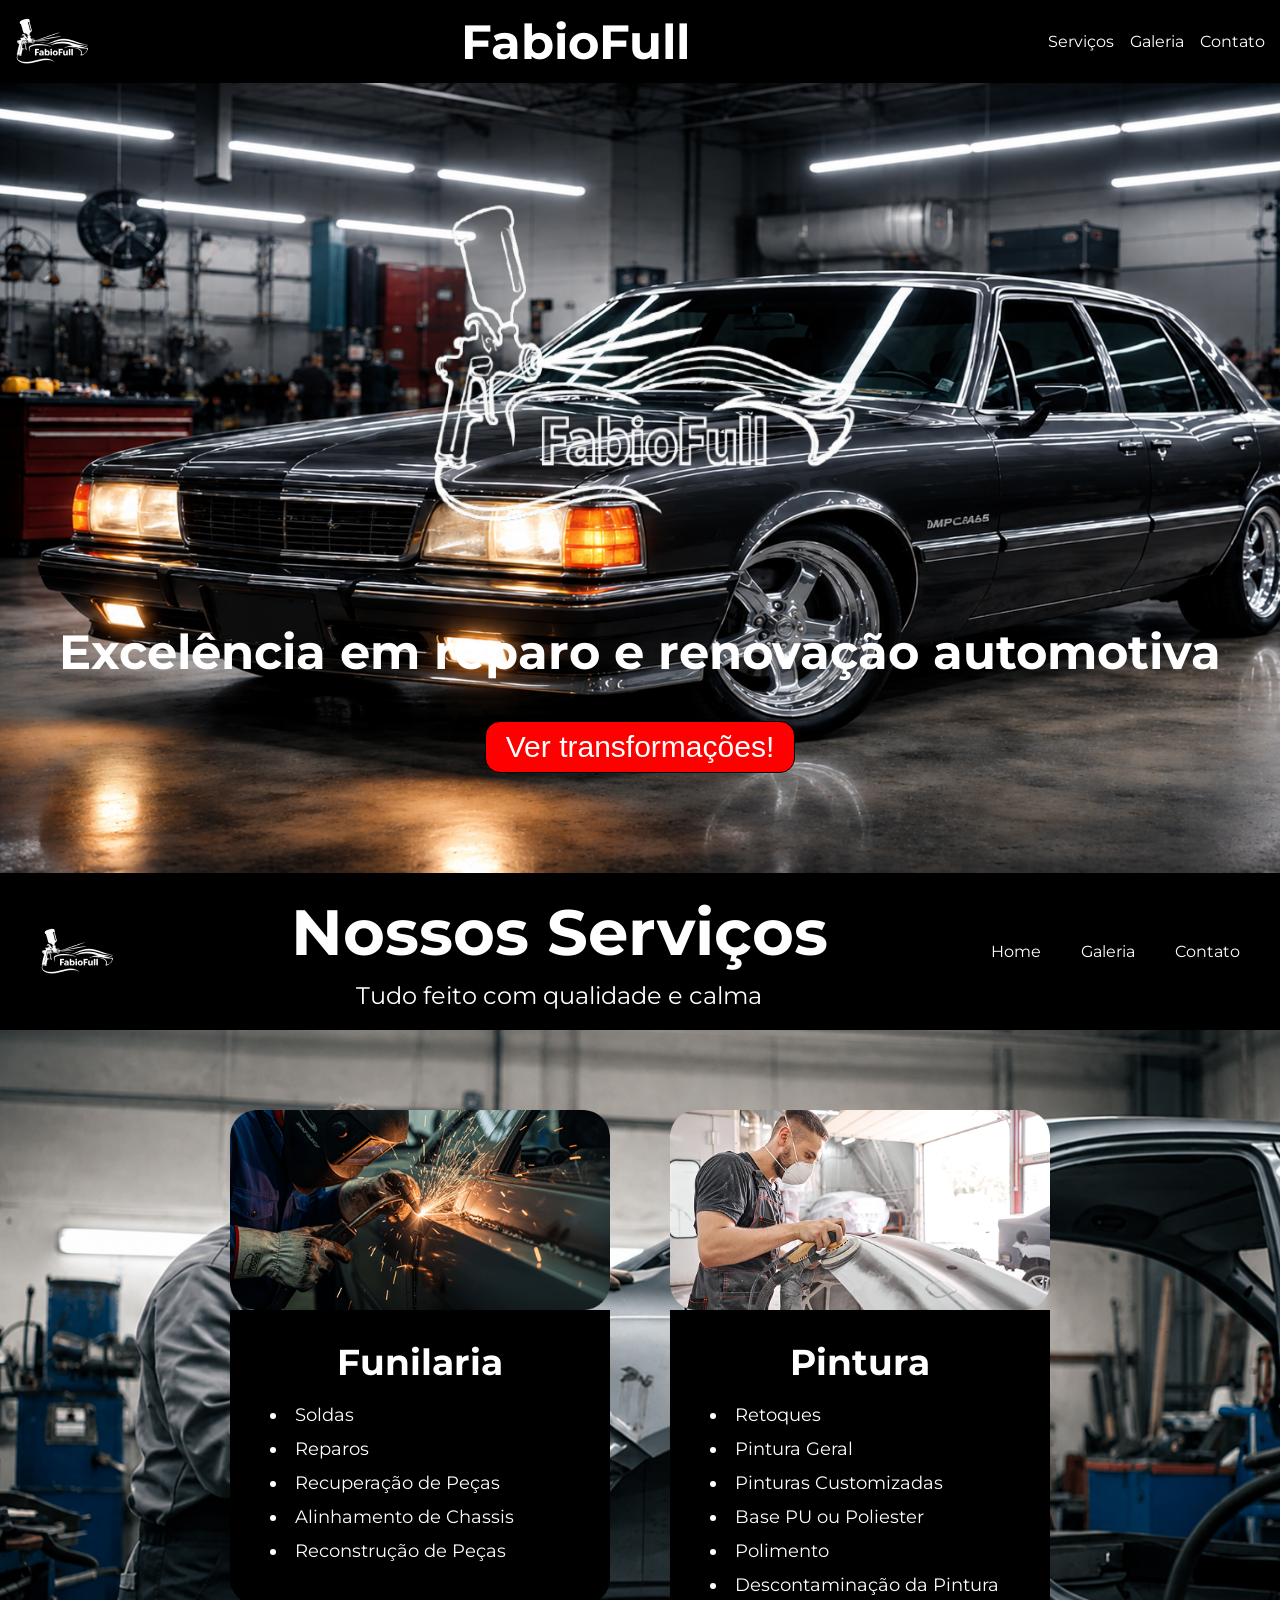
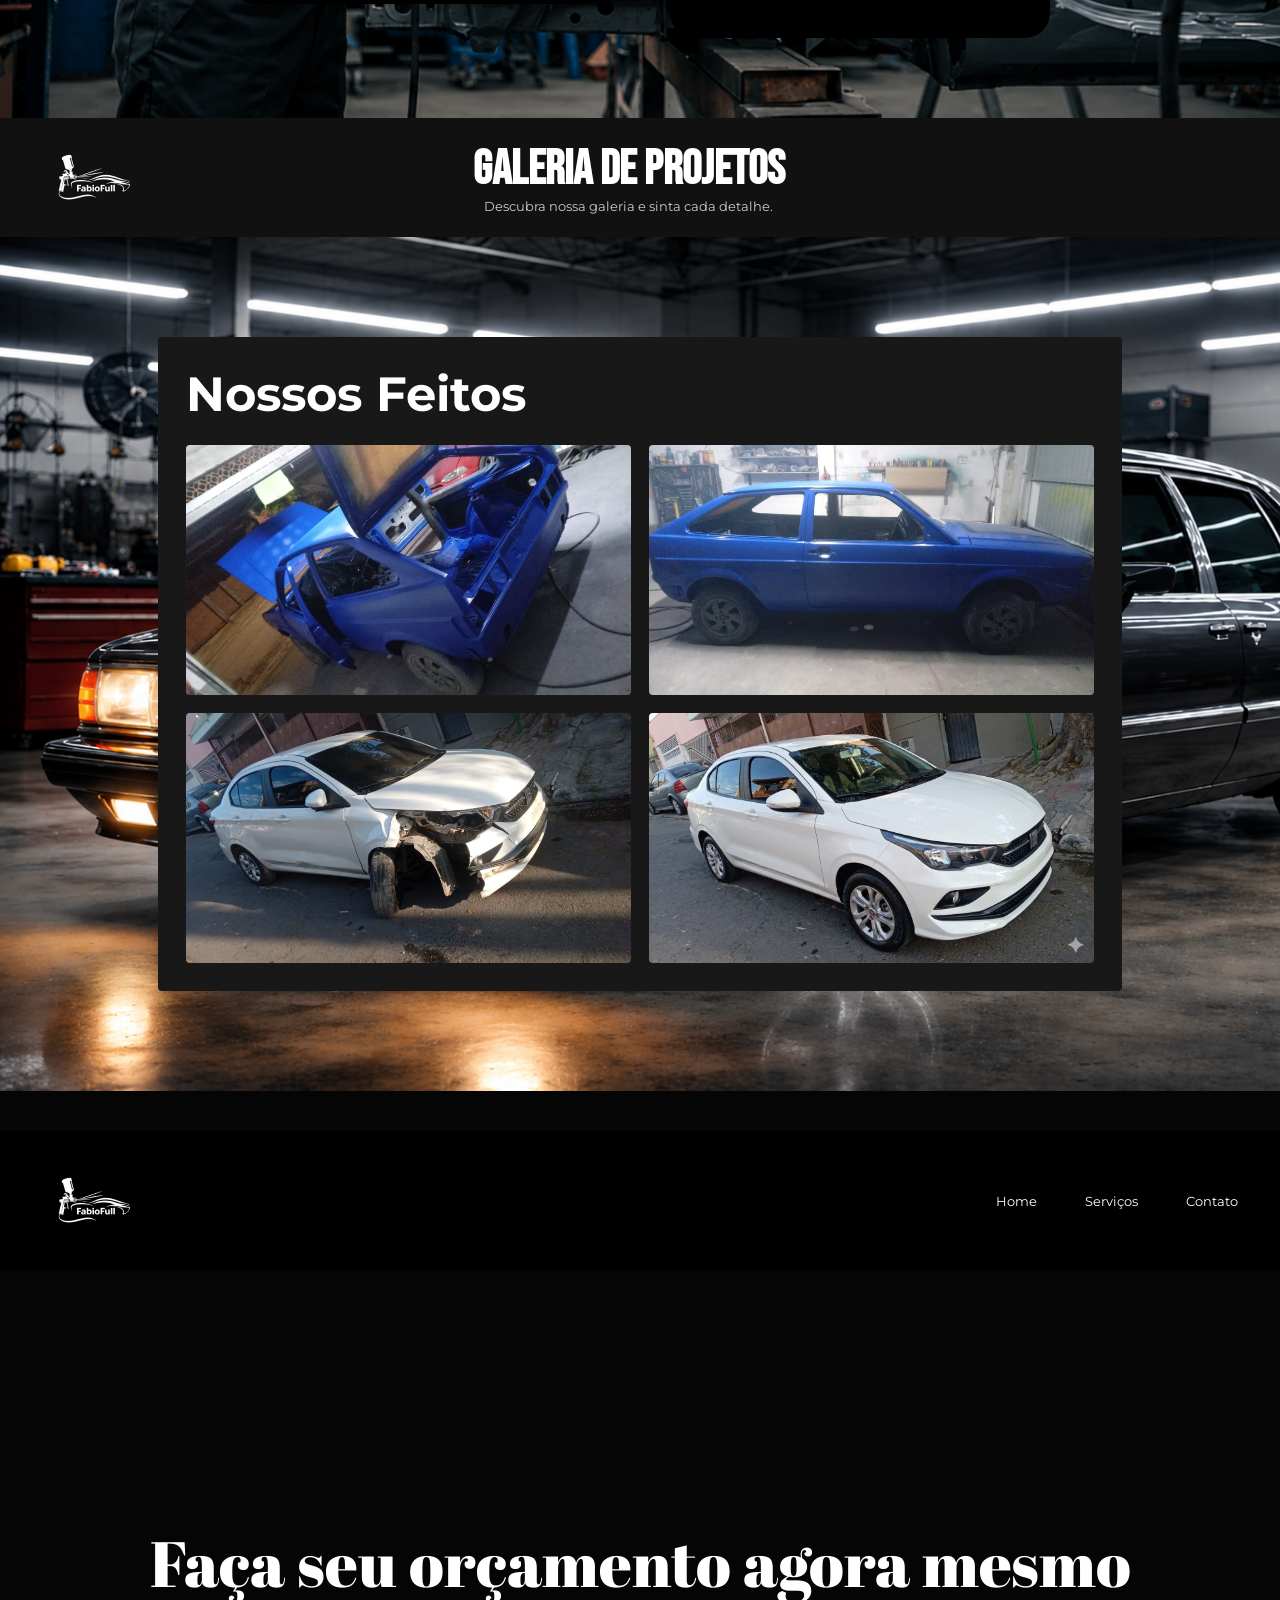
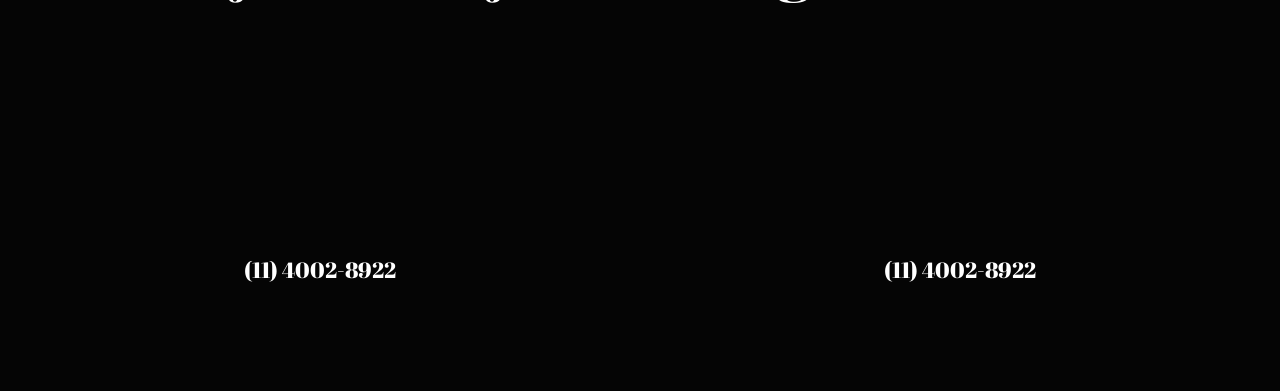
==== novo1-main/index.html @ 23ddd1b2 "atualização" ====
<!DOCTYPE html>
<html lang="en">
<head>
    <meta charset="UTF-8">
    <meta name="viewport" content="width=device-width, initial-scale=1.0">
    <title>Funilaria</title>
    <link rel="stylesheet" href="./src/styles/reset.css">
    <link rel="stylesheet" href="./src/styles/style.css">
    <link href="https://fonts.googleapis.com/css2?family=Bebas+Neue&family=Montserrat:wght@300;400;500;600&family=Abril+Fatface&display=swap" rel="stylesheet">
</head>
<body>
    <header id="home">
        <img src="./src/assets/images/logo.png" alt="logo">
        <h2>FabioFull</h2>
        <div class="header-nav">
            <nav>
                <a href="#servicos">Serviços</a>
                <a href="#galeria">Galeria</a>
                <a href="#contato">Contato</a>
            </nav>
        </div>
    </header>
    <main>
        <div class="main-img">
            <img src="./src/assets/images/logo-main.png" alt="logo main">
            <h1>Excelência em reparo e renovação automotiva</h1>
            <button>Ver transformações!</button>
        </div>
    </main>
    <section class="secao-servicos" id="servicos">
        <div class="servico">
            <img src="./src/assets/images/logo.png" alt="logo">
            <div class="servico-text">
                <h3>Nossos Serviços</h3>
                <p>Tudo feito com qualidade e calma</p>
            </div>
            <div class="servico-nav">
                <nav>
                    <a href="#home">Home</a>
                    <a href="#galeria">Galeria</a>
                    <a href="#contato">Contato</a>
                </nav>
            </div>
        </div>
        <div class="servico-fundo">
            <div class="card">
                <img src="./src/assets/images/funilaria.png" alt="funilaria image">
                <div class="card-text">
                    <h4>Funilaria</h4>
                    <ul>
                        <li>Soldas</li>
                        <li>Reparos</li>
                        <li>Recuperação de Peças</li>
                        <li>Alinhamento de Chassis</li>
                        <li>Reconstrução de Peças</li>
                    </ul>
                </div>
            </div>
            <div class="card">
                <img src="./src/assets/images/pintura.png" alt="pintura image">
                <div class="card-text">
                    <h4>Pintura</h4>
                    <ul>
                        <li>Retoques</li>
                        <li>Pintura Geral</li>
                        <li>Pinturas Customizadas</li>
                        <li>Base PU ou Poliester</li>
                        <li>Polimento</li>
                        <li>Descontaminação da Pintura</li>
                    </ul>
                </div>
            </div>
        </div>
    </section>

    <!-- GALERIA -->

    <header class="gallery-header">
        <img src="./src/assets/images/logo.png" alt="logo">

        <div class="gallery-title">
            <h1>Galeria de Projetos</h1>
            <p>Descubra nossa galeria e sinta cada detalhe.</p>
        </div>

        <div style="width:140px"></div>
    </header>

    <main>
        <div class="gallery-box">
            <h2>Nossos Feitos</h2>
            <div class="grid">
                <div class="grid-item"><img src="./src/assets/images/foto2.jpeg"></div>
                <div class="grid-item"><img src="./src/assets/images/foto1.jpeg"></div>
                <div class="grid-item"><img src="./src/assets/images/foto4.jpeg"></div>
                <div class="grid-item"><img src="./src/assets/images/foto3.jpeg"></div>
            </div>
        </div>
    </main>

    <!-- SEGUNDA PARTE -->

    <section class="hero-section">
        <header class="hero-header">
            <img src="./src/assets/images/logo.png" alt="logo">
            <nav>
                <a href="#">Home</a>
                <a href="#">Serviços</a>
                <a href="#">Contato</a>
            </nav>
        </header>

        <div class="hero">
            <h1>Faça seu orçamento agora mesmo</h1>
        </div>

        <div class="phones">
            <span>(11) 4002-8922</span>
            <span>(11) 4002-8922</span>
        </div>
    </section>

</body>
</html>
---- novo1-main/src/styles/style.css ----
header {
    background-color: black;

    display: flex;
    justify-content: space-between;
    align-items: center;
}
header > img {
    padding: 15px;
}
h2 {
    font-size: 48px;
    font-weight: 700;

    color: white;
}
.header-nav {
    display: flex;
    justify-content: center;
    align-items: center;
}
.header-nav > nav {
    display: flex;

    padding: 15px;

    gap: 16px;
}
a {
    color: white;
}
main {
    background-image: url(../assets/images/fundo.png);
    background-repeat: no-repeat;
    background-size: cover;

    display: flex;
    justify-content: center;
    align-items: center;

    width: 100%;
    padding: 100px 20px
}
.main-img {
    display: flex;
    flex-direction: column;
    justify-content: center;
    align-items: center;
    text-align: center;

    gap: 40px;
}
.main-img > img {
    width: 650px;
    height: 400px;
}
h1 {
    font-size: 48px;
    font-weight: 700;

    color: white;
}
button {
    background-color: red;
    color: white;
    border: 1px solid black;
    border-radius: 15px;

    padding: 8px 20px;

    font-size: 30px;
}
.servico {
    background-color: black;
    display: flex;
    justify-content: space-between;
    align-items: center;
    padding: 20px 40px;
}
.servico-text {
    display: flex;
    flex-direction: column;
    align-items: center;
    gap: 10px;
    color: white;
}
.servico-text > p {
    font-size: 24px;
}
.servico-nav > nav {
    display: flex;
    gap: 40px;
}
.servico-fundo {
    background-image: url(../assets/images/fundo-servico.png);
    background-repeat: no-repeat;
    background-size: cover;
    background-position: center;
    width: 100%;

    padding: 80px 20px; 

    display: flex;
    justify-content: center;
    align-items: flex-start;
    flex-wrap: wrap;
    gap: 60px;
}
.card {
    display: flex;
    flex-direction: column;
    max-width: 380px;
    width: 100%;
}
.card > img {
    width: 100%;
    height: auto;
    object-fit: cover;
    border-radius: 25px 25px 0 0;
}
.card-text {
    background-color: black;
    border-radius: 0 0 25px 25px;
    padding: 30px;
}
h4 {
    font-size: 36px;
    font-weight: 700;
    color: white;
    text-align: center;
    padding-bottom: 20px;
}
ul {
    list-style-position: inside;
    padding-left: 10px;
}
li {
    font-size: 18px;
    font-weight: 400;
    color: white;
    margin-bottom: 12px;
}
.galeria {
    background-color: black;

    display: flex;
    justify-content: space-between;
    align-items: center;

    padding: 15px;
}
.galeria-text {
    display: flex;
    flex-direction: column;
    justify-content: center;
    align-items: center;

    gap: 15px;

    color: white;
}
.galeria-text > p {
    font-size: 24px;
}
.galeria-nav {
    display: flex;
    justify-content: center;
    align-items: center;
}
.galeria-nav > nav {
    display: flex;
    gap: 40px;

    padding: 15px;
}
.galeria-fundo {
    background-color: rgb(61, 61, 61);

    display: flex;
    flex-direction: column;
    justify-content: center;
    align-items: center;

    width: 100%;
    padding: 60px 20px;

    gap: 100px;
}
.galeria-car {
    background-color: black;

    display: flex;
    flex-direction: column;
    justify-content: center;
    align-items: center;

    padding: 40px;
    gap: 30px;
}
.galeria-car img {
    max-width: 450px;
    width: 100%;
    height: auto;
}
.car-1-2 {
    display: flex;
    gap: 30px;
}
.car-3-4 {
    display: flex;
    gap: 30px;
}
@media (min-width: 431px) and (max-width: 768px) {
    header, .servico, .galeria {
        flex-direction: column;
        gap: 30px;
        text-align: center;
    }
    h1 {
        font-size: 36px; 
        padding: 0 30px;
        max-width: 500px;
    }
    h3 {
        font-size: 36px;
    }
    button {
        font-size: 26px;
    }
    .car-1-2, .car-3-4 {
        flex-direction: column;
        gap: 40px;
    }
}
@media (max-width: 430px) {
    header, .servico, .galeria {
        flex-direction: column;
        gap: 15px;
        text-align: center;
    }
    .main-img > img {
        width: 100%;
        max-width: 280px;
        height: auto;
    }
    h1 {
        font-size: 26px;
        padding: 0px 15px;
        max-width: 320px;
    }
    h3 {
        font-size: 36px;
    }
    button {
        font-size: 22px;
    }
    .car-1-2, .car-3-4 {
        flex-direction: column;
        gap: 20px;
    }
}

/* ========= GALERIA ========= */

* {
    margin: 0;
    padding: 0;
    box-sizing: border-box;
}

body {
    font-family: 'Montserrat', sans-serif;
    background: #111;
    color: #fff;
}

.gallery-header {
    width: 100%;
    background: #111;
    display: flex;
    justify-content: space-between;
    align-items: center;
    padding: 18px 42px;
}

.logo img {
    width: 140px;
    filter: brightness(0) invert(1);
}

.gallery-title {
    flex: 1;
    text-align: center;
}

.gallery-title h1 {
    font-family: 'Bebas Neue', sans-serif;
    font-size: 48px;
}

.gallery-title p {
    font-size: 13px;
    color: #ccc;
}

.gallery-box {
    background: #181818;
    padding: 28px;
    border-radius: 4px;
}

.gallery-box h2 {
    margin-bottom: 22px;
}

.grid {
    display: grid;
    grid-template-columns: 1fr 1fr;
    gap: 18px;
}

.grid-item {
    height: 250px;
    overflow: hidden;
    background: #222;
    border-radius: 4px;
}

.grid-item img {
    width: 100%;
    height: 100%;
    object-fit: cover;
}

/* ========= SEGUNDA PARTE ========= */

.hero-section {
    width: 100%;
    min-height: 100vh;
    background: #050505;
    position: relative;
    padding-top: 40px;
}

.hero-header {
    display: flex;
    justify-content: space-between;
    padding: 28px 42px;
    align-items: center;
}

.hero-header nav {
    display: flex;
    gap: 48px;
}

.hero-header nav a {
    color: #fff;
    text-decoration: none;
    font-size: 13px;
}

.hero {
    display: flex;
    justify-content: center;
    align-items: center;
    height: 65vh;
    text-align: center;
}

.hero h1 {
    font-family: 'Abril Fatface', serif;
    font-size: 64px;
    font-weight: 400;
}

.phones {
    display: flex;
    justify-content: space-around;
    padding-bottom: 80px;
}

.phones span {
    font-family: 'Abril Fatface', serif;
    font-size: 22px;
}

/* RESPONSIVO */

@media (max-width: 900px) {
    .grid {
        grid-template-columns: 1fr;
    }

    .hero h1 {
        font-size: 42px;
    }

    .phones {
        flex-direction: column;
        align-items: center;
        gap: 20px;
    }
}
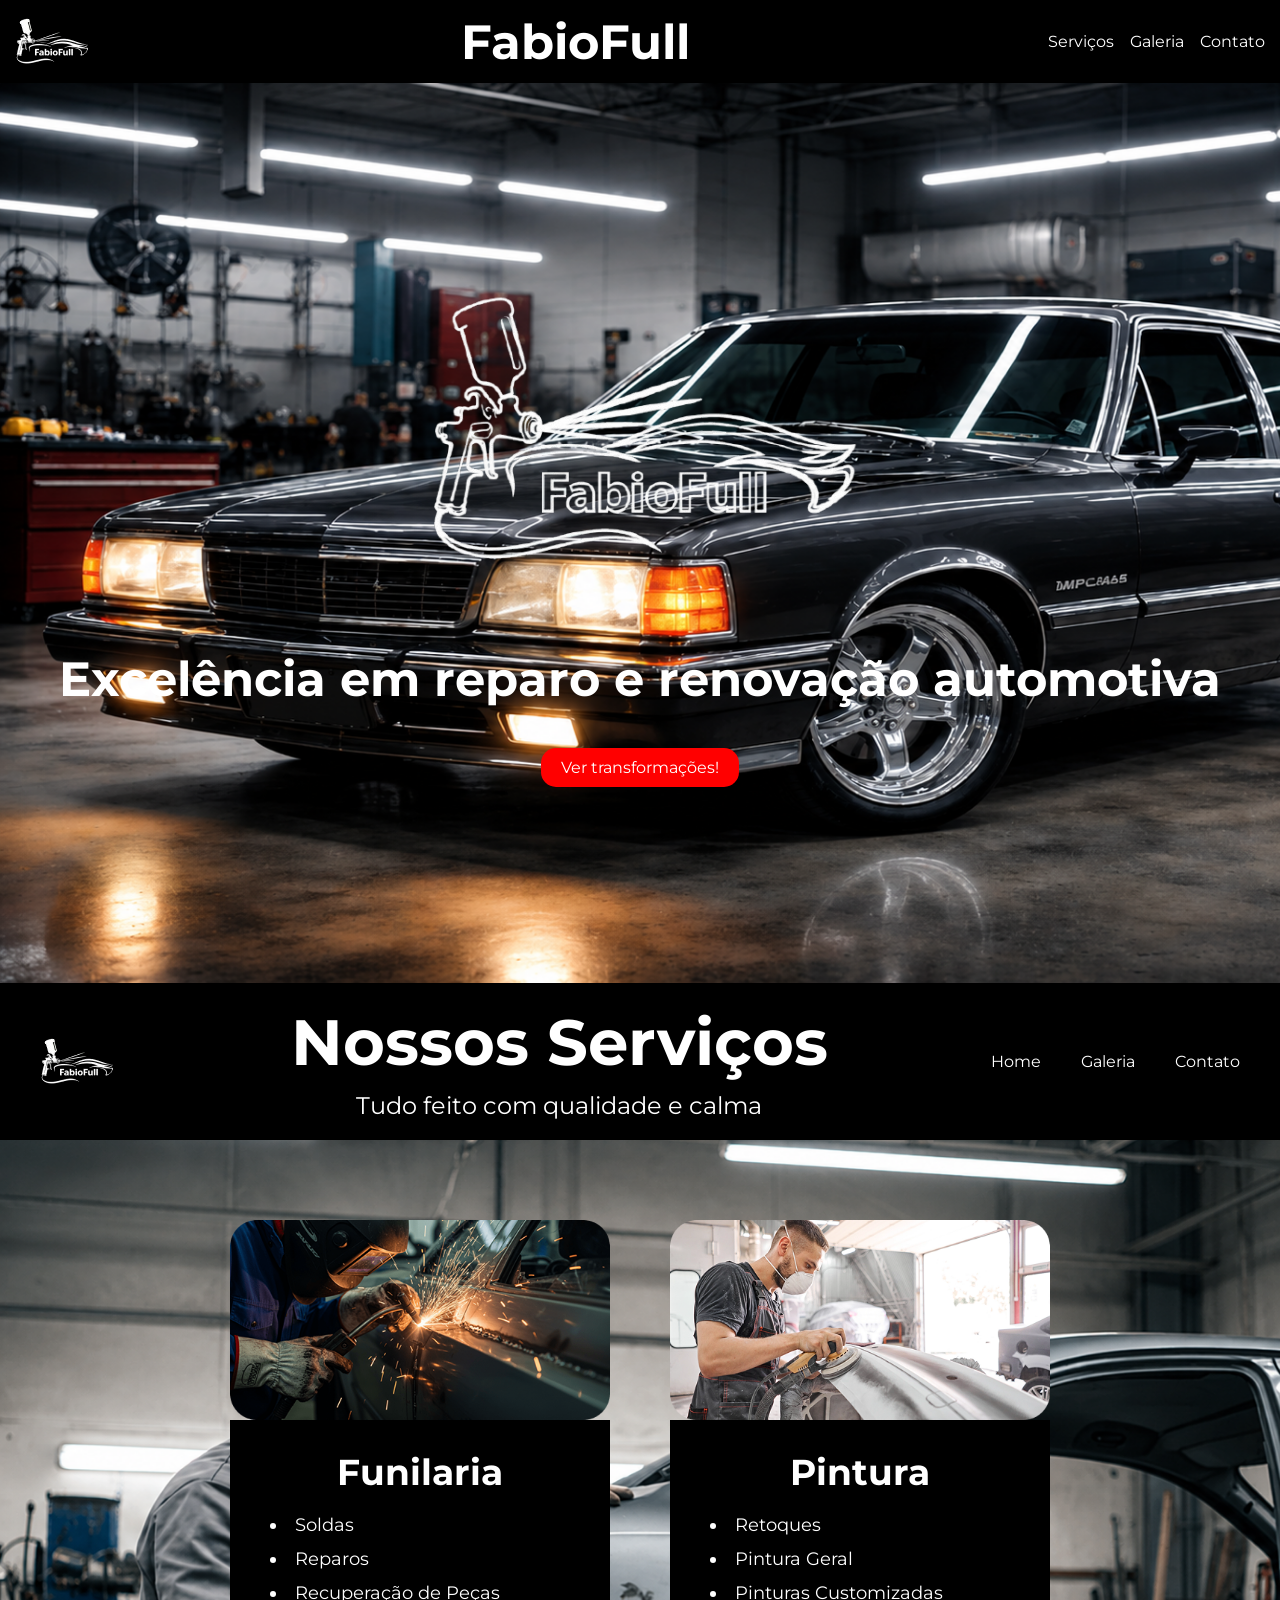
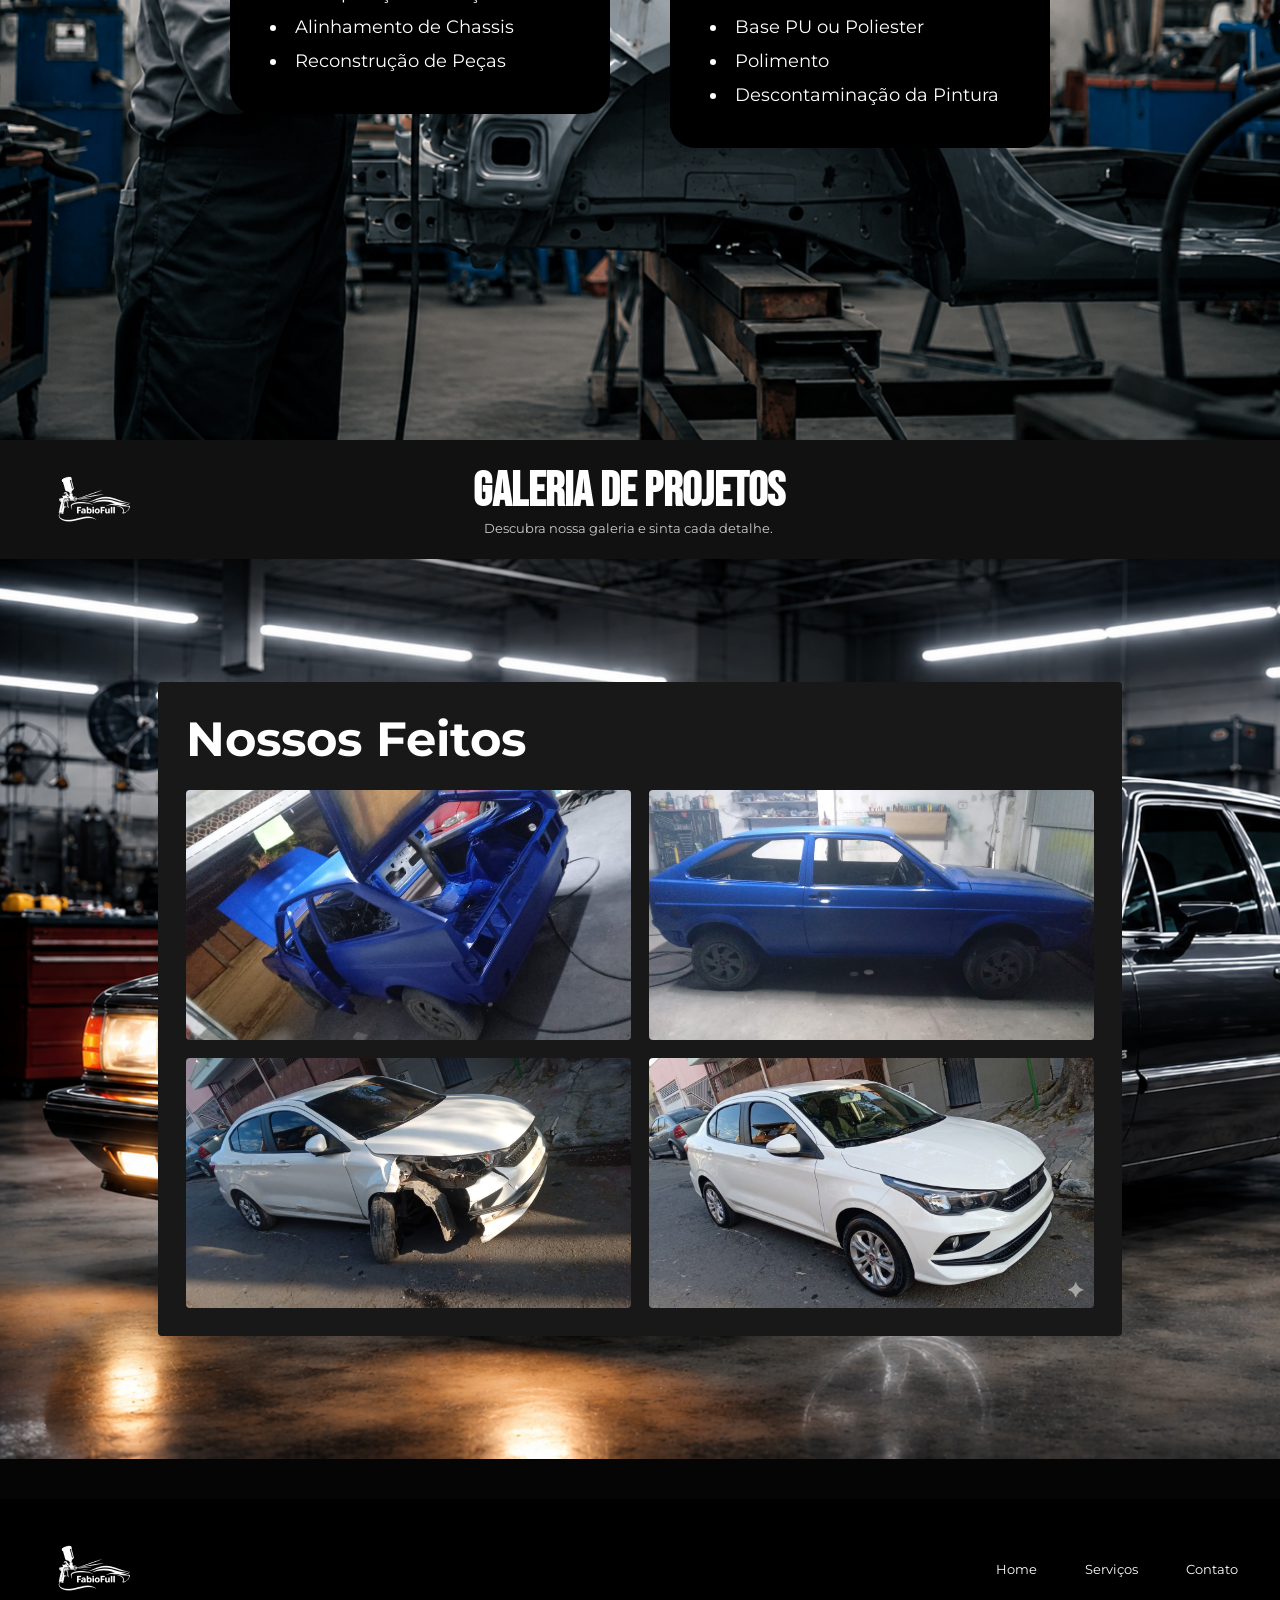
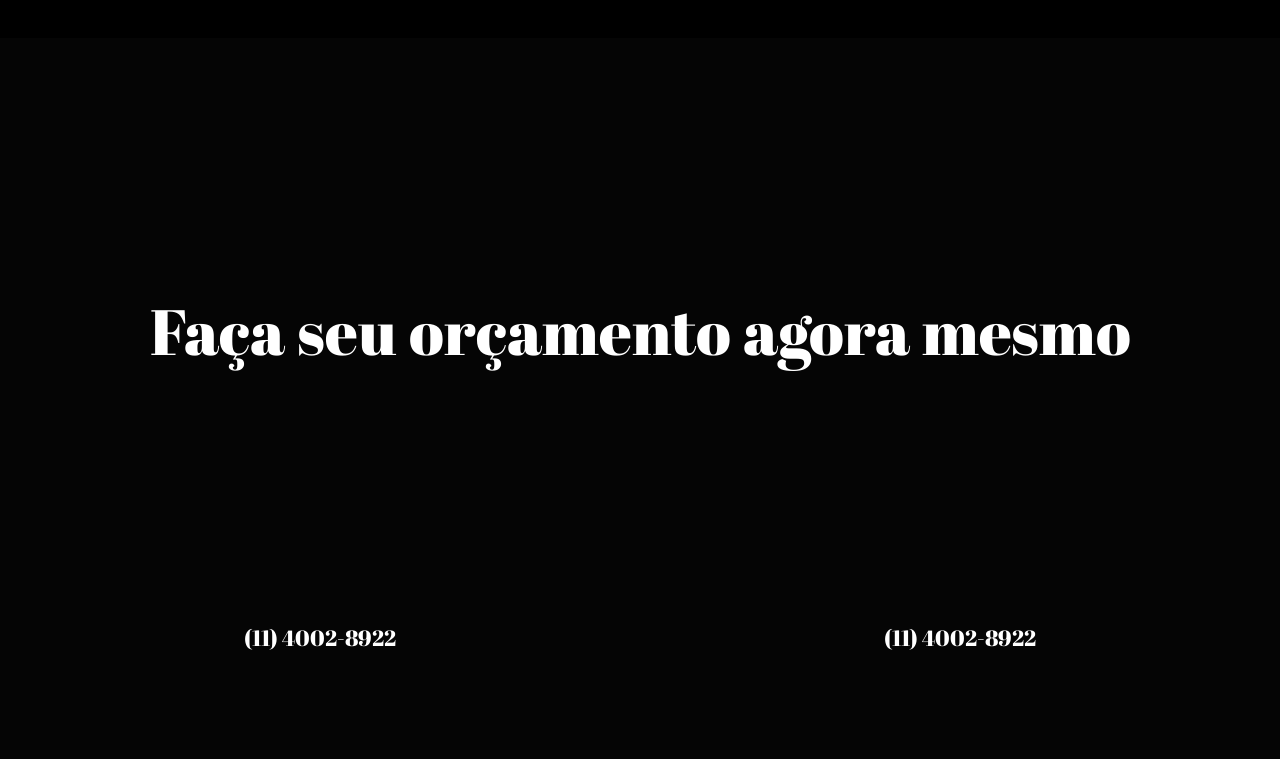
==== commit 3d135b3b: "Ajuste de responsividade no CSS e correcoes de layout" ====
--- a/novo1-main/index.html
+++ b/novo1-main/index.html
@@ -24,7 +24,7 @@
         <div class="main-img">
             <img src="./src/assets/images/logo-main.png" alt="logo main">
             <h1>Excelência em reparo e renovação automotiva</h1>
-            <button>Ver transformações!</button>
+            <a href="#galeria" class="botao-link">Ver transformações!</a>
         </div>
     </main>
     <section class="secao-servicos" id="servicos">
--- a/novo1-main/src/styles/style.css
+++ b/novo1-main/src/styles/style.css
@@ -1,75 +1,110 @@
+/* ==========================================================================
+   1. RESET GLOBAL E CONFIGURAÇÕES BASE (Sempre no topo do arquivo)
+   ========================================================================== */
+* {
+    margin: 0;
+    padding: 0;
+    box-sizing: border-box;
+}
+
+body {
+    font-family: 'Montserrat', sans-serif;
+    background: #111;
+    color: #fff;
+}
+
+a {
+    color: white;
+    text-decoration: none;
+}
+
+
+/* ==========================================================================
+   2. ESTRUTURA PRINCIPAL (HEADER, MAIN, SERVIÇOS)
+   ========================================================================== */
 header {
     background-color: black;
-
     display: flex;
     justify-content: space-between;
     align-items: center;
 }
+
 header > img {
     padding: 15px;
 }
+
 h2 {
     font-size: 48px;
     font-weight: 700;
-
-    color: white;
-}
+    color: white;
+}
+
 .header-nav {
     display: flex;
     justify-content: center;
     align-items: center;
 }
+
 .header-nav > nav {
     display: flex;
-
     padding: 15px;
-
     gap: 16px;
 }
-a {
-    color: white;
-}
+
 main {
     background-image: url(../assets/images/fundo.png);
     background-repeat: no-repeat;
     background-size: cover;
-
-    display: flex;
-    justify-content: center;
-    align-items: center;
-
-    width: 100%;
-    padding: 100px 20px
-}
+    display: flex;
+    justify-content: center;
+    align-items: center;
+    width: 100%;
+    min-height: 100vh; /* Alterado para min-height para evitar quebras */
+    padding: 100px 20px;
+}
+
 .main-img {
     display: flex;
     flex-direction: column;
     justify-content: center;
     align-items: center;
     text-align: center;
-
     gap: 40px;
 }
+
 .main-img > img {
-    width: 650px;
-    height: 400px;
-}
+    width: 100%;
+    max-width: 650px; /* Melhorado para não quebrar telas médias */
+    height: auto;
+}
+
 h1 {
     font-size: 48px;
     font-weight: 700;
-
-    color: white;
-}
+    color: white;
+}
+
+/* Corrigido conflito de cores do botão */
+.botao-link {
+    display: flex;
+    padding: 10px 20px;
+    background-color: #ff0000; /* Defina a cor final aqui (ex: #ff0000 ou blue) */
+    color: white;
+    border-radius: 15px;
+    text-align: center;
+    transition: 0.3s ease;
+}
+
 button {
     background-color: red;
     color: white;
     border: 1px solid black;
     border-radius: 15px;
-
     padding: 8px 20px;
-
     font-size: 30px;
-}
+    cursor: pointer;
+}
+
 .servico {
     background-color: black;
     display: flex;
@@ -77,6 +112,7 @@
     align-items: center;
     padding: 20px 40px;
 }
+
 .servico-text {
     display: flex;
     flex-direction: column;
@@ -84,45 +120,51 @@
     gap: 10px;
     color: white;
 }
+
 .servico-text > p {
     font-size: 24px;
 }
+
 .servico-nav > nav {
     display: flex;
     gap: 40px;
 }
+
 .servico-fundo {
     background-image: url(../assets/images/fundo-servico.png);
     background-repeat: no-repeat;
     background-size: cover;
     background-position: center;
     width: 100%;
-
+    min-height: 100vh; /* Alterado para min-height */
     padding: 80px 20px; 
-
     display: flex;
     justify-content: center;
     align-items: flex-start;
     flex-wrap: wrap;
     gap: 60px;
 }
+
 .card {
     display: flex;
     flex-direction: column;
     max-width: 380px;
     width: 100%;
 }
+
 .card > img {
     width: 100%;
     height: auto;
     object-fit: cover;
     border-radius: 25px 25px 0 0;
 }
+
 .card-text {
     background-color: black;
     border-radius: 0 0 25px 25px;
     padding: 30px;
 }
+
 h4 {
     font-size: 36px;
     font-weight: 700;
@@ -130,92 +172,233 @@
     text-align: center;
     padding-bottom: 20px;
 }
+
 ul {
     list-style-position: inside;
     padding-left: 10px;
 }
+
 li {
     font-size: 18px;
     font-weight: 400;
     color: white;
     margin-bottom: 12px;
 }
+
+
+/* ==========================================================================
+   3. SEÇÃO GALERIA ANTIGA
+   ========================================================================== */
 .galeria {
     background-color: black;
-
     display: flex;
     justify-content: space-between;
     align-items: center;
-
     padding: 15px;
 }
+
 .galeria-text {
     display: flex;
     flex-direction: column;
     justify-content: center;
     align-items: center;
-
     gap: 15px;
-
-    color: white;
-}
+    color: white;
+}
+
 .galeria-text > p {
     font-size: 24px;
 }
+
 .galeria-nav {
     display: flex;
     justify-content: center;
     align-items: center;
 }
+
 .galeria-nav > nav {
     display: flex;
     gap: 40px;
-
     padding: 15px;
 }
+
 .galeria-fundo {
     background-color: rgb(61, 61, 61);
-
-    display: flex;
-    flex-direction: column;
-    justify-content: center;
-    align-items: center;
-
-    width: 100%;
+    display: flex;
+    flex-direction: column;
+    justify-content: center;
+    align-items: center;
+    width: 100%;
+    min-height: 100vh; /* Alterado para min-height base */
     padding: 60px 20px;
-
     gap: 100px;
 }
+
 .galeria-car {
     background-color: black;
-
-    display: flex;
-    flex-direction: column;
-    justify-content: center;
-    align-items: center;
-
+    display: flex;
+    flex-direction: column;
+    justify-content: center;
+    align-items: center;
     padding: 40px;
     gap: 30px;
 }
+
 .galeria-car img {
     max-width: 450px;
     width: 100%;
     height: auto;
 }
-.car-1-2 {
+
+.car-1-2, .car-3-4 {
     display: flex;
     gap: 30px;
 }
-.car-3-4 {
-    display: flex;
-    gap: 30px;
-}
-@media (min-width: 431px) and (max-width: 768px) {
+
+
+/* ==========================================================================
+   4. NOVA SEÇÃO DE GALERIA & HERO (Misturada no seu código)
+   ========================================================================== */
+.gallery-header {
+    width: 100%;
+    background: #111;
+    display: flex;
+    justify-content: space-between;
+    align-items: center;
+    padding: 18px 42px;
+}
+
+.logo img {
+    width: 140px;
+    filter: brightness(0) invert(1);
+}
+
+.gallery-title {
+    flex: 1;
+    text-align: center;
+}
+
+.gallery-title h1 {
+    font-family: 'Bebas Neue', sans-serif;
+    font-size: 48px;
+}
+
+.gallery-title p {
+    font-size: 13px;
+    color: #ccc;
+}
+
+.gallery-box {
+    background: #181818;
+    padding: 28px;
+    border-radius: 4px;
+}
+
+.gallery-box h2 {
+    margin-bottom: 22px;
+}
+
+.grid {
+    display: grid;
+    grid-template-columns: 1fr 1fr;
+    gap: 18px;
+}
+
+.grid-item {
+    height: 250px;
+    overflow: hidden;
+    background: #222;
+    border-radius: 4px;
+}
+
+.grid-item img {
+    width: 100%;
+    height: 100%;
+    object-fit: cover;
+}
+
+.hero-section {
+    width: 100%;
+    min-height: 100vh;
+    background: #050505;
+    position: relative;
+    padding-top: 40px;
+}
+
+.hero-header {
+    display: flex;
+    justify-content: space-between;
+    padding: 28px 42px;
+    align-items: center;
+}
+
+.hero-header nav {
+    display: flex;
+    gap: 48px;
+}
+
+.hero-header nav a {
+    color: #fff;
+    font-size: 13px;
+}
+
+.hero {
+    display: flex;
+    justify-content: center;
+    align-items: center;
+    height: 65vh;
+    text-align: center;
+}
+
+.hero h1 {
+    font-family: 'Abril Fatface', serif;
+    font-size: 64px;
+    font-weight: 400;
+}
+
+.phones {
+    display: flex;
+    justify-content: space-around;
+    padding-bottom: 80px;
+}
+
+.phones span {
+    font-family: 'Abril Fatface', serif;
+    font-size: 22px;
+}
+
+
+/* ==========================================================================
+   5. REGRAS DE RESPONSIVIDADE (@MEDIA QUERIES - Sempre por último)
+   ========================================================================== */
+
+/* Telas de Tablets até Notebooks Pequenos */
+@media (max-width: 900px) {
+    .grid {
+        grid-template-columns: 1fr;
+    }
+    .hero h1 {
+        font-size: 42px;
+    }
+    .phones {
+        flex-direction: column;
+        align-items: center;
+        gap: 20px;
+    }
+}
+
+/* Telas de Celulares Grandes e Tablets deitados */
+@media (max-width: 768px) {
     header, .servico, .galeria {
         flex-direction: column;
         gap: 30px;
         text-align: center;
     }
+    /* Sobrescreve as alturas fixas com segurança */
+    main, .servico-fundo, .galeria-fundo {
+        height: auto !important; 
+        min-height: 100vh;
+    }
     h1 {
         font-size: 36px; 
         padding: 0 30px;
@@ -232,12 +415,17 @@
         gap: 40px;
     }
 }
+
 @media (max-width: 430px) {
     header, .servico, .galeria {
         flex-direction: column;
         gap: 15px;
         text-align: center;
     }
+    main, .servico-fundo, .galeria-fundo {
+        height: auto !important;
+        min-height: 100vh;
+    }
     .main-img > img {
         width: 100%;
         max-width: 280px;
@@ -259,146 +447,3 @@
         gap: 20px;
     }
 }
-
-/* ========= GALERIA ========= */
-
-* {
-    margin: 0;
-    padding: 0;
-    box-sizing: border-box;
-}
-
-body {
-    font-family: 'Montserrat', sans-serif;
-    background: #111;
-    color: #fff;
-}
-
-.gallery-header {
-    width: 100%;
-    background: #111;
-    display: flex;
-    justify-content: space-between;
-    align-items: center;
-    padding: 18px 42px;
-}
-
-.logo img {
-    width: 140px;
-    filter: brightness(0) invert(1);
-}
-
-.gallery-title {
-    flex: 1;
-    text-align: center;
-}
-
-.gallery-title h1 {
-    font-family: 'Bebas Neue', sans-serif;
-    font-size: 48px;
-}
-
-.gallery-title p {
-    font-size: 13px;
-    color: #ccc;
-}
-
-.gallery-box {
-    background: #181818;
-    padding: 28px;
-    border-radius: 4px;
-}
-
-.gallery-box h2 {
-    margin-bottom: 22px;
-}
-
-.grid {
-    display: grid;
-    grid-template-columns: 1fr 1fr;
-    gap: 18px;
-}
-
-.grid-item {
-    height: 250px;
-    overflow: hidden;
-    background: #222;
-    border-radius: 4px;
-}
-
-.grid-item img {
-    width: 100%;
-    height: 100%;
-    object-fit: cover;
-}
-
-/* ========= SEGUNDA PARTE ========= */
-
-.hero-section {
-    width: 100%;
-    min-height: 100vh;
-    background: #050505;
-    position: relative;
-    padding-top: 40px;
-}
-
-.hero-header {
-    display: flex;
-    justify-content: space-between;
-    padding: 28px 42px;
-    align-items: center;
-}
-
-.hero-header nav {
-    display: flex;
-    gap: 48px;
-}
-
-.hero-header nav a {
-    color: #fff;
-    text-decoration: none;
-    font-size: 13px;
-}
-
-.hero {
-    display: flex;
-    justify-content: center;
-    align-items: center;
-    height: 65vh;
-    text-align: center;
-}
-
-.hero h1 {
-    font-family: 'Abril Fatface', serif;
-    font-size: 64px;
-    font-weight: 400;
-}
-
-.phones {
-    display: flex;
-    justify-content: space-around;
-    padding-bottom: 80px;
-}
-
-.phones span {
-    font-family: 'Abril Fatface', serif;
-    font-size: 22px;
-}
-
-/* RESPONSIVO */
-
-@media (max-width: 900px) {
-    .grid {
-        grid-template-columns: 1fr;
-    }
-
-    .hero h1 {
-        font-size: 42px;
-    }
-
-    .phones {
-        flex-direction: column;
-        align-items: center;
-        gap: 20px;
-    }
-}
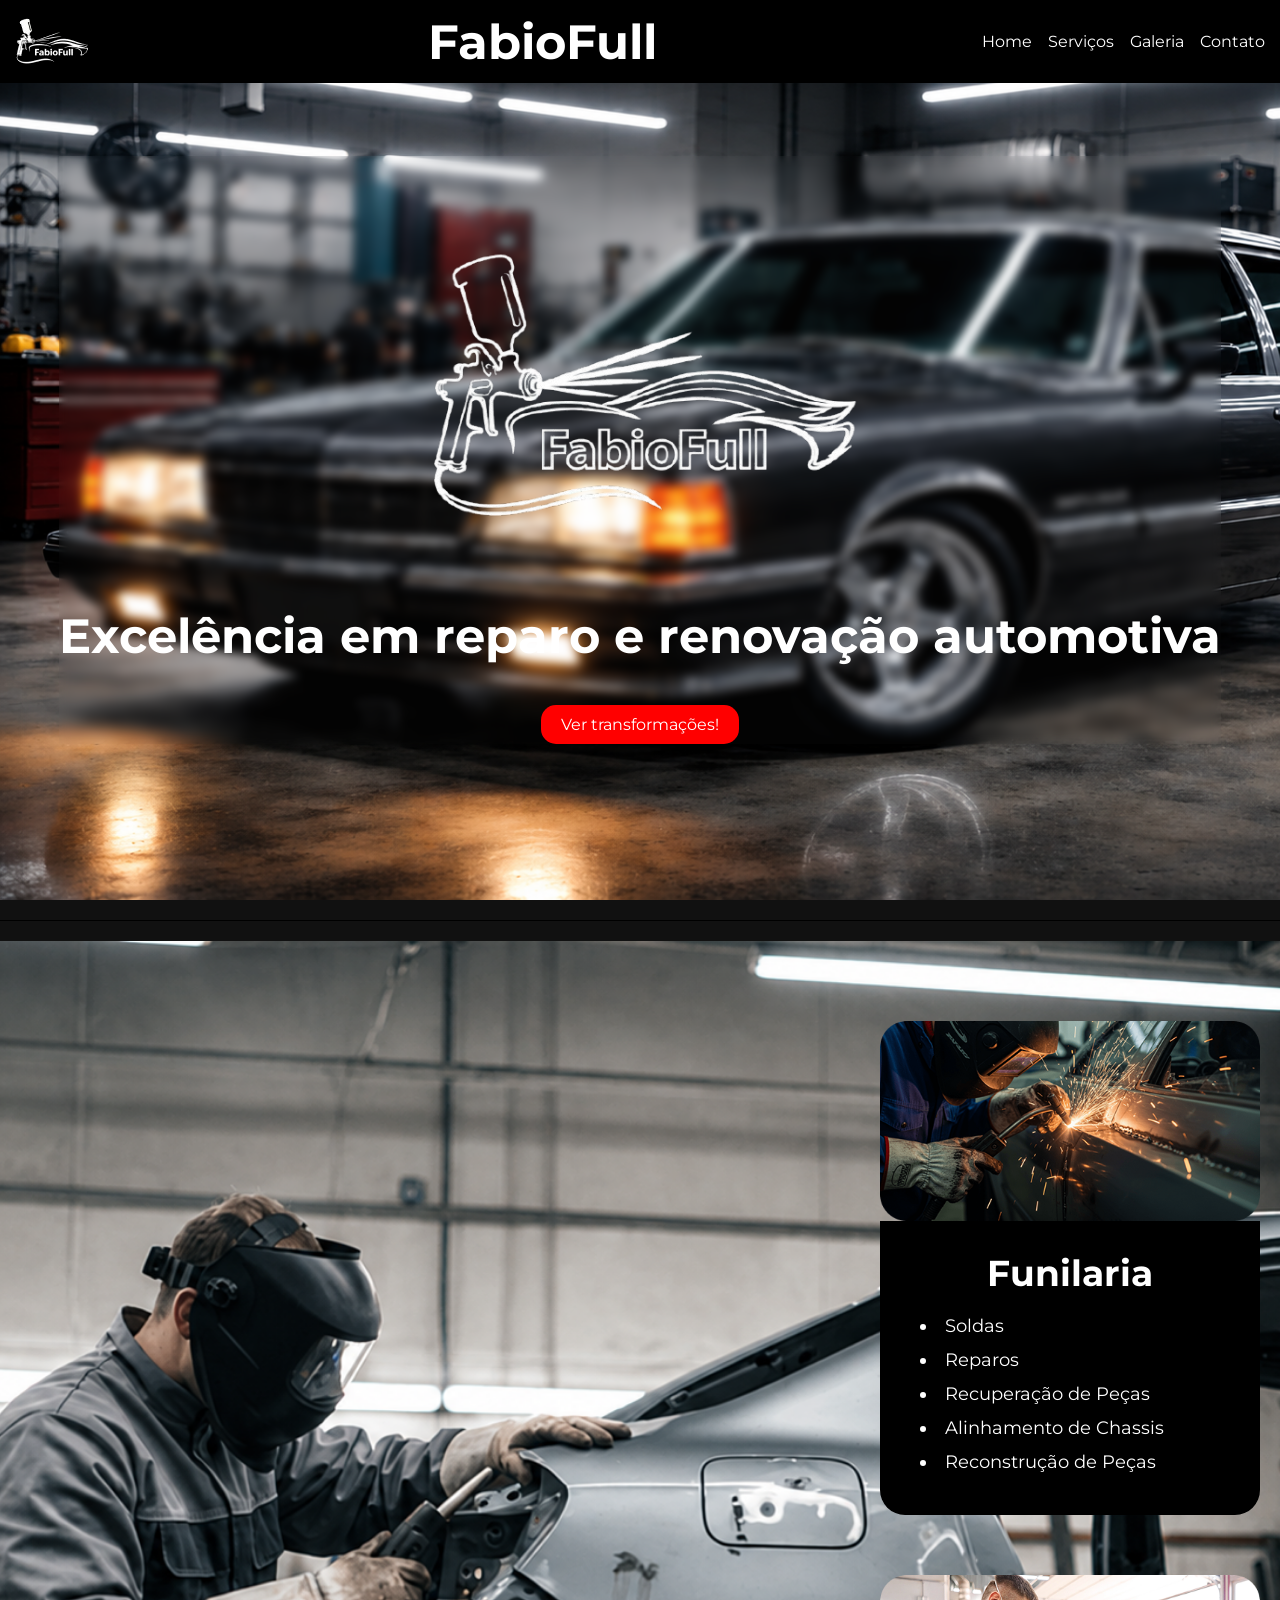
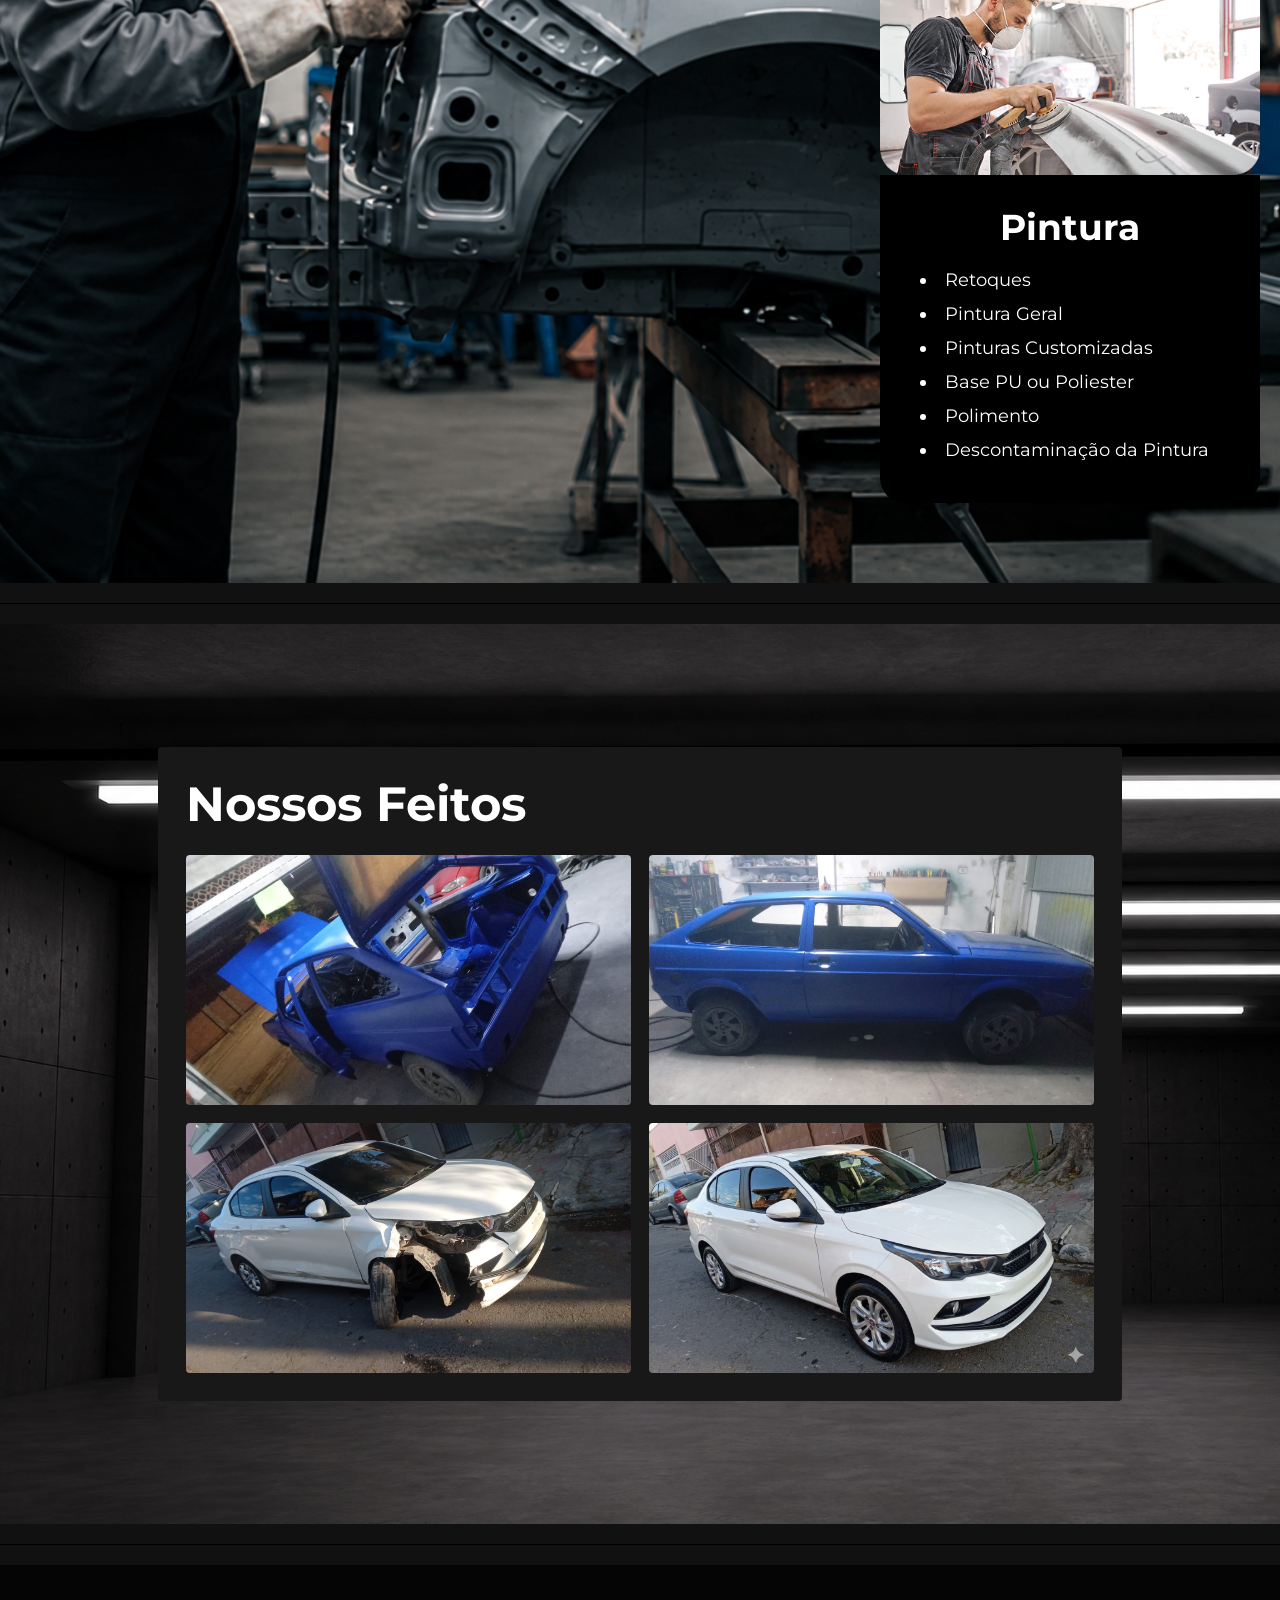
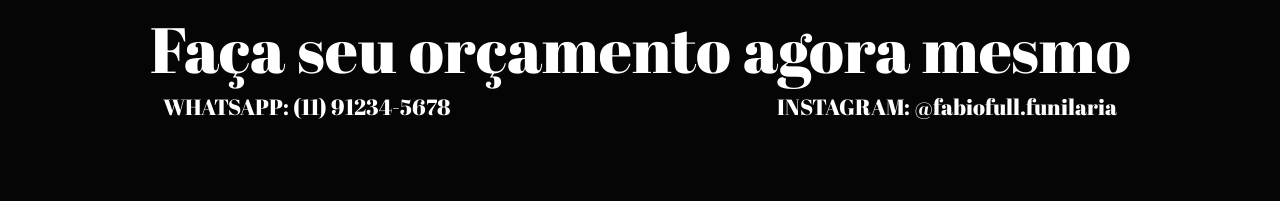
==== commit 12a4b3b2: "Atualização final" ====
--- a/novo1-main/index.html
+++ b/novo1-main/index.html
@@ -9,39 +9,27 @@
     <link href="https://fonts.googleapis.com/css2?family=Bebas+Neue&family=Montserrat:wght@300;400;500;600&family=Abril+Fatface&display=swap" rel="stylesheet">
 </head>
 <body>
-    <header id="home">
+    <header>
         <img src="./src/assets/images/logo.png" alt="logo">
         <h2>FabioFull</h2>
         <div class="header-nav">
             <nav>
+                <a href="#home">Home</a>
                 <a href="#servicos">Serviços</a>
                 <a href="#galeria">Galeria</a>
                 <a href="#contato">Contato</a>
             </nav>
         </div>
     </header>
-    <main>
+    <main id="home">
         <div class="main-img">
             <img src="./src/assets/images/logo-main.png" alt="logo main">
             <h1>Excelência em reparo e renovação automotiva</h1>
             <a href="#galeria" class="botao-link">Ver transformações!</a>
         </div>
     </main>
+    <hr>
     <section class="secao-servicos" id="servicos">
-        <div class="servico">
-            <img src="./src/assets/images/logo.png" alt="logo">
-            <div class="servico-text">
-                <h3>Nossos Serviços</h3>
-                <p>Tudo feito com qualidade e calma</p>
-            </div>
-            <div class="servico-nav">
-                <nav>
-                    <a href="#home">Home</a>
-                    <a href="#galeria">Galeria</a>
-                    <a href="#contato">Contato</a>
-                </nav>
-            </div>
-        </div>
         <div class="servico-fundo">
             <div class="card">
                 <img src="./src/assets/images/funilaria.png" alt="funilaria image">
@@ -72,21 +60,8 @@
             </div>
         </div>
     </section>
-
-    <!-- GALERIA -->
-
-    <header class="gallery-header">
-        <img src="./src/assets/images/logo.png" alt="logo">
-
-        <div class="gallery-title">
-            <h1>Galeria de Projetos</h1>
-            <p>Descubra nossa galeria e sinta cada detalhe.</p>
-        </div>
-
-        <div style="width:140px"></div>
-    </header>
-
-    <main>
+    <hr>
+    <div class="gallery" id="galeria">
         <div class="gallery-box">
             <h2>Nossos Feitos</h2>
             <div class="grid">
@@ -96,29 +71,16 @@
                 <div class="grid-item"><img src="./src/assets/images/foto3.jpeg"></div>
             </div>
         </div>
-    </main>
-
-    <!-- SEGUNDA PARTE -->
-
-    <section class="hero-section">
-        <header class="hero-header">
-            <img src="./src/assets/images/logo.png" alt="logo">
-            <nav>
-                <a href="#">Home</a>
-                <a href="#">Serviços</a>
-                <a href="#">Contato</a>
-            </nav>
-        </header>
-
+    </div>
+    <hr>
+    <section class="hero-section" id="contato">
         <div class="hero">
             <h1>Faça seu orçamento agora mesmo</h1>
         </div>
-
         <div class="phones">
-            <span>(11) 4002-8922</span>
-            <span>(11) 4002-8922</span>
+            <span>WHATSAPP: (11) 91234-5678 </span>
+            <span>INSTAGRAM: @fabiofull.funilaria</span>
         </div>
     </section>
-
 </body>
-</html>
+</html>
--- a/novo1-main/src/styles/style.css
+++ b/novo1-main/src/styles/style.css
@@ -1,56 +1,42 @@
-/* ==========================================================================
-   1. RESET GLOBAL E CONFIGURAÇÕES BASE (Sempre no topo do arquivo)
-   ========================================================================== */
-* {
-    margin: 0;
-    padding: 0;
-    box-sizing: border-box;
-}
-
 body {
     font-family: 'Montserrat', sans-serif;
     background: #111;
     color: #fff;
 }
-
 a {
     color: white;
     text-decoration: none;
 }
-
-
-/* ==========================================================================
-   2. ESTRUTURA PRINCIPAL (HEADER, MAIN, SERVIÇOS)
-   ========================================================================== */
+a:hover {
+    color: yellow;
+}
 header {
     background-color: black;
     display: flex;
+    position: fixed;
+    width: 100%;
     justify-content: space-between;
     align-items: center;
-}
-
+    z-index: 99;
+}
 header > img {
     padding: 15px;
 }
-
 h2 {
     font-size: 48px;
     font-weight: 700;
     color: white;
 }
-
 .header-nav {
     display: flex;
     justify-content: center;
     align-items: center;
 }
-
 .header-nav > nav {
     display: flex;
     padding: 15px;
     gap: 16px;
 }
-
 main {
     background-image: url(../assets/images/fundo.png);
     background-repeat: no-repeat;
@@ -59,11 +45,12 @@
     justify-content: center;
     align-items: center;
     width: 100%;
-    min-height: 100vh; /* Alterado para min-height para evitar quebras */
+    min-height: 100vh;
     padding: 100px 20px;
 }
-
 .main-img {
+    background-color: rgba(255, 255, 255, 0.01);
+    backdrop-filter: blur(5px);
     display: flex;
     flex-direction: column;
     justify-content: center;
@@ -71,100 +58,62 @@
     text-align: center;
     gap: 40px;
 }
-
 .main-img > img {
     width: 100%;
-    max-width: 650px; /* Melhorado para não quebrar telas médias */
+    margin-top: 80px;
+    max-width: 650px;
     height: auto;
 }
-
 h1 {
     font-size: 48px;
     font-weight: 700;
-    color: white;
-}
-
-/* Corrigido conflito de cores do botão */
+    color: rgb(255, 255, 255);
+}
 .botao-link {
     display: flex;
     padding: 10px 20px;
-    background-color: #ff0000; /* Defina a cor final aqui (ex: #ff0000 ou blue) */
+    background-color: #ff0000;
     color: white;
     border-radius: 15px;
     text-align: center;
     transition: 0.3s ease;
 }
-
-button {
-    background-color: red;
-    color: white;
-    border: 1px solid black;
-    border-radius: 15px;
-    padding: 8px 20px;
-    font-size: 30px;
-    cursor: pointer;
-}
-
-.servico {
-    background-color: black;
-    display: flex;
-    justify-content: space-between;
-    align-items: center;
-    padding: 20px 40px;
-}
-
-.servico-text {
-    display: flex;
-    flex-direction: column;
-    align-items: center;
-    gap: 10px;
-    color: white;
-}
-
-.servico-text > p {
-    font-size: 24px;
-}
-
-.servico-nav > nav {
-    display: flex;
-    gap: 40px;
-}
-
+.botao-link:hover {
+    background-color: blue;
+}
 .servico-fundo {
     background-image: url(../assets/images/fundo-servico.png);
     background-repeat: no-repeat;
     background-size: cover;
     background-position: center;
     width: 100%;
-    min-height: 100vh; /* Alterado para min-height */
+    min-height: 100vh;
     padding: 80px 20px; 
     display: flex;
-    justify-content: center;
-    align-items: flex-start;
+    align-items: flex-end;
     flex-wrap: wrap;
+    flex-direction: column;
     gap: 60px;
 }
-
 .card {
     display: flex;
     flex-direction: column;
     max-width: 380px;
     width: 100%;
-}
-
+    height: 100%;
+}
 .card > img {
     width: 100%;
     height: auto;
     object-fit: cover;
     border-radius: 25px 25px 0 0;
 }
-
 .card-text {
     background-color: black;
     border-radius: 0 0 25px 25px;
     padding: 30px;
-}
-
+    height: 100%;
+}
 h4 {
     font-size: 36px;
     font-weight: 700;
@@ -172,23 +121,16 @@
     text-align: center;
     padding-bottom: 20px;
 }
-
 ul {
     list-style-position: inside;
     padding-left: 10px;
 }
-
 li {
     font-size: 18px;
     font-weight: 400;
     color: white;
     margin-bottom: 12px;
 }
-
-
-/* ==========================================================================
-   3. SEÇÃO GALERIA ANTIGA
-   ========================================================================== */
 .galeria {
     background-color: black;
     display: flex;
@@ -196,7 +138,6 @@
     align-items: center;
     padding: 15px;
 }
-
 .galeria-text {
     display: flex;
     flex-direction: column;
@@ -205,23 +146,19 @@
     gap: 15px;
     color: white;
 }
-
 .galeria-text > p {
     font-size: 24px;
 }
-
 .galeria-nav {
     display: flex;
     justify-content: center;
     align-items: center;
 }
-
 .galeria-nav > nav {
     display: flex;
     gap: 40px;
     padding: 15px;
 }
-
 .galeria-fundo {
     background-color: rgb(61, 61, 61);
     display: flex;
@@ -229,11 +166,10 @@
     justify-content: center;
     align-items: center;
     width: 100%;
-    min-height: 100vh; /* Alterado para min-height base */
+    min-height: 100vh;
     padding: 60px 20px;
     gap: 100px;
 }
-
 .galeria-car {
     background-color: black;
     display: flex;
@@ -243,22 +179,15 @@
     padding: 40px;
     gap: 30px;
 }
-
 .galeria-car img {
     max-width: 450px;
     width: 100%;
     height: auto;
 }
-
 .car-1-2, .car-3-4 {
     display: flex;
     gap: 30px;
 }
-
-
-/* ==========================================================================
-   4. NOVA SEÇÃO DE GALERIA & HERO (Misturada no seu código)
-   ========================================================================== */
 .gallery-header {
     width: 100%;
     background: #111;
@@ -267,112 +196,107 @@
     align-items: center;
     padding: 18px 42px;
 }
-
 .logo img {
     width: 140px;
     filter: brightness(0) invert(1);
 }
-
 .gallery-title {
     flex: 1;
     text-align: center;
 }
-
 .gallery-title h1 {
     font-family: 'Bebas Neue', sans-serif;
     font-size: 48px;
 }
-
 .gallery-title p {
     font-size: 13px;
     color: #ccc;
 }
-
+.gallery {
+    background-image: url(../assets/images/fundo-de-garagem.png);
+    background-repeat: no-repeat;
+    background-size: cover;
+    display: flex;
+    justify-content: center;
+    align-items: center;
+    width: 100%;
+    min-height: 100vh;
+    padding: 100px 20px;
+}
 .gallery-box {
     background: #181818;
     padding: 28px;
     border-radius: 4px;
 }
-
 .gallery-box h2 {
     margin-bottom: 22px;
 }
-
 .grid {
     display: grid;
     grid-template-columns: 1fr 1fr;
     gap: 18px;
 }
-
 .grid-item {
     height: 250px;
     overflow: hidden;
     background: #222;
     border-radius: 4px;
 }
-
+.grid-item:hover {
+    transform: scale(1.2);
+    transition: 0.5s;
+}
 .grid-item img {
     width: 100%;
     height: 100%;
     object-fit: cover;
 }
-
 .hero-section {
-    width: 100%;
-    min-height: 100vh;
     background: #050505;
     position: relative;
     padding-top: 40px;
 }
-
 .hero-header {
     display: flex;
     justify-content: space-between;
     padding: 28px 42px;
     align-items: center;
 }
-
 .hero-header nav {
     display: flex;
     gap: 48px;
 }
-
 .hero-header nav a {
     color: #fff;
     font-size: 13px;
 }
-
 .hero {
     display: flex;
     justify-content: center;
     align-items: center;
-    height: 65vh;
-    text-align: center;
-}
-
+    text-align: center;
+  
+}
 .hero h1 {
     font-family: 'Abril Fatface', serif;
     font-size: 64px;
     font-weight: 400;
 }
-
 .phones {
     display: flex;
     justify-content: space-around;
     padding-bottom: 80px;
 }
-
 .phones span {
     font-family: 'Abril Fatface', serif;
     font-size: 22px;
 }
-
-
-/* ==========================================================================
-   5. REGRAS DE RESPONSIVIDADE (@MEDIA QUERIES - Sempre por último)
-   ========================================================================== */
-
-/* Telas de Tablets até Notebooks Pequenos */
+hr {
+    border: 0;
+    height: 1px;
+    background-color: #000000;
+    margin: 20px 0;
+}  
 @media (max-width: 900px) {
     .grid {
         grid-template-columns: 1fr;
@@ -386,15 +310,12 @@
         gap: 20px;
     }
 }
-
-/* Telas de Celulares Grandes e Tablets deitados */
 @media (max-width: 768px) {
     header, .servico, .galeria {
         flex-direction: column;
         gap: 30px;
         text-align: center;
     }
-    /* Sobrescreve as alturas fixas com segurança */
     main, .servico-fundo, .galeria-fundo {
         height: auto !important; 
         min-height: 100vh;
@@ -415,7 +336,6 @@
         gap: 40px;
     }
 }
-
 @media (max-width: 430px) {
     header, .servico, .galeria {
         flex-direction: column;
@@ -446,4 +366,4 @@
         flex-direction: column;
         gap: 20px;
     }
-}
+}
